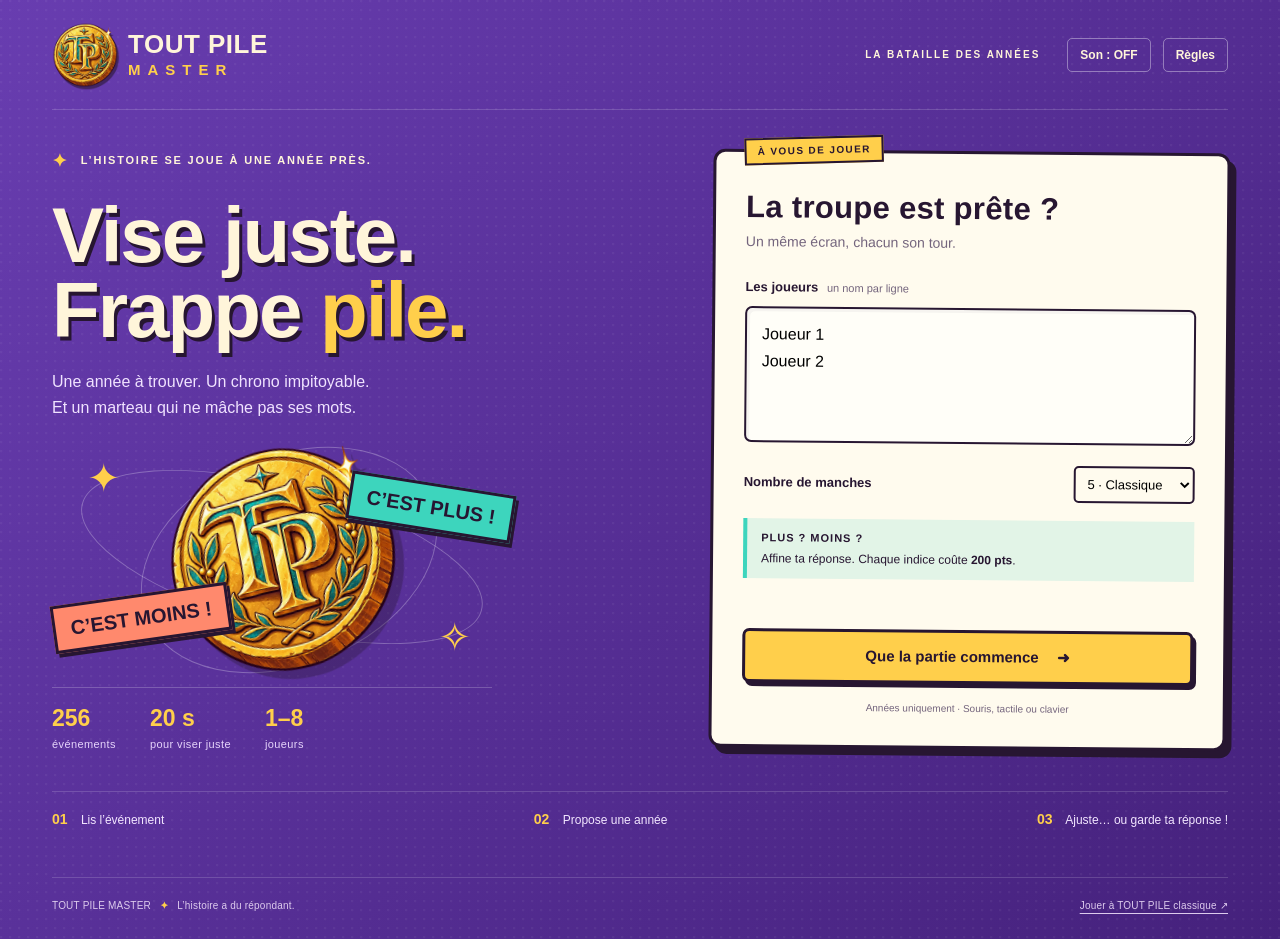
==== tout-pile-master.html @ 778705d3 "Ajouter TOUT PILE MASTER : BD historique, indices animés et 256 événements Nouvelle page indépendant" ====
<!doctype html>
<html lang="fr">
<head>
  <meta charset="utf-8">
  <meta name="viewport" content="width=device-width,initial-scale=1">
  <meta name="theme-color" content="#542b9c">
  <meta name="description" content="TOUT PILE MASTER : 256 événements, 20 secondes et un marteau pour retrouver la bonne année. Un jeu d’histoire à partager en famille.">
  <title>TOUT PILE MASTER — La bataille des années</title>
  <link rel="icon" href="master-assets/coin.webp" type="image/webp">
  <link rel="stylesheet" href="master-assets/master.css">
  <script src="master-assets/events.js" defer></script>
  <script src="master-assets/rules.js" defer></script>
  <script src="master-assets/game.js" defer></script>
</head>
<body>
<div class="page-shell">
  <header class="masthead">
    <a class="brand" href="tout-pile-master.html" aria-label="TOUT PILE MASTER, accueil"><img src="master-assets/coin.webp" width="66" height="66" alt=""><span>TOUT PILE<small>MASTER</small></span></a>
    <div class="header-actions"><span class="edition">LA BATAILLE DES ANNÉES</span><button id="sound" class="small-button" aria-pressed="false" title="Activer les effets sonores">Son : OFF</button><button id="help" class="small-button">Règles</button></div>
  </header>

  <main>
  <section id="setup" class="screen">
    <div class="setup-grid">
      <div class="intro">
        <div class="eyebrow"><span class="tiny-star">✦</span> L’HISTOIRE SE JOUE À UNE ANNÉE PRÈS.</div>
        <h1>Vise juste.<br>Frappe <em>pile.</em></h1>
        <p class="lead">Une année à trouver. Un chrono impitoyable.<br>Et un marteau qui ne mâche pas ses mots.</p>
        <div class="hero-art" aria-hidden="true"><span class="orbit orbit-one"></span><span class="orbit orbit-two"></span><img src="master-assets/coin.webp" alt="" width="260" height="260"><span class="comic-tag plus-tag">C’EST PLUS !</span><span class="comic-tag minus-tag">C’EST MOINS !</span><span class="spark spark-one">✦</span><span class="spark spark-two">✧</span></div>
        <div class="facts"><div><strong>256</strong><span>événements</span></div><div><strong>20 s</strong><span>pour viser juste</span></div><div><strong>1–8</strong><span>joueurs</span></div></div>
      </div>
      <div class="setup-card panel">
        <span class="panel-tab">À VOUS DE JOUER</span>
        <h2>La troupe est prête ?</h2>
        <p>Un même écran, chacun son tour.</p>
        <label for="players">Les joueurs <span>un nom par ligne</span></label>
        <textarea id="players" rows="4" maxlength="180" spellcheck="false">Joueur 1
Joueur 2</textarea>
        <div class="setup-row"><label for="round-count">Nombre de manches</label><select id="round-count"><option value="3">3 · Express</option><option value="5" selected>5 · Classique</option><option value="8">8 · Épique</option><option value="12">12 · Marathon</option></select></div>
        <div class="rule-strip"><b>PLUS ? MOINS ?</b><span>Affine ta réponse. Chaque indice coûte <strong>200 pts</strong>.</span></div>
        <p id="setup-error" class="error" role="alert"></p>
        <button id="begin" class="primary big">Que la partie commence <span>➜</span></button>
        <p class="quiet setup-note">Années uniquement · Souris, tactile ou clavier</p>
      </div>
    </div>
    <div class="how-strip"><span><b>01</b> Lis l’événement</span><span><b>02</b> Propose une année</span><span><b>03</b> Ajuste… ou garde ta réponse !</span></div>
  </section>

  <section id="ready" class="screen centered" hidden>
    <div class="panel ready-card"><span id="ready-progress" class="eyebrow"></span><img class="ready-coin" src="master-assets/coin.webp" alt="" width="130" height="130"><h1 id="ready-name" class="medium-title" tabindex="-1"></h1><p>Les autres joueurs détournent le regard.<br>Le même événement attend toute la troupe.</p><div class="ready-rule"><strong>20 secondes</strong><span>Le chrono démarre après l’arrivée de la question.</span></div><button id="launch" class="primary big">Je suis prêt·e ! <span>➜</span></button></div>
  </section>

  <section id="game" class="screen" hidden>
    <div class="game-topline"><div><span id="game-progress" class="eyebrow"></span><h2 id="game-player"></h2></div><div class="live-caption"><span class="live-dot"></span> À L’ANNÉE PRÈS</div></div>
    <div class="arena">
      <div class="story-panel panel">
        <div class="instruments">
          <div class="score-meter"><span>POINTS DU CHRONO</span><strong id="live-points" class="digital">10 000</strong><small>10 000 → 5 000</small></div>
          <div class="stopwatch" id="watch"><img src="master-assets/stopwatch.webp" alt="" width="180" height="180"><div class="watch-face"><strong id="time" role="timer" aria-label="Temps restant">20.0</strong><span>SECONDES</span></div></div>
        </div>
        <div class="time-track" role="progressbar" id="time-progress" aria-label="Temps écoulé" aria-valuemin="0" aria-valuemax="20" aria-valuenow="0"><div id="time-fill"></div></div>
        <div id="event-card" class="event-card"><span class="event-label">EN QUELLE ANNÉE…</span><h2 id="event-title"></h2><small id="approx-note" hidden>Événement daté approximativement : vise l’année de référence.</small></div>
        <div class="guess-arena" id="guess-arena">
          <div class="brick-tower minus-tower"><span>− MOINS</span><div id="minus-bricks" class="bricks"></div></div>
          <div class="guess-center"><span id="guess-label" class="eyebrow">À TOI DE VISER</span><div id="submitted-year">?</div><div id="feedback" role="status" aria-live="polite">L’histoire attend ta réponse.</div><div class="hammer" id="hammer" aria-hidden="true"><svg viewBox="0 0 180 200"><path d="M88 62L113 73 65 191Q57 202 44 193L38 184Z" fill="#be7942" stroke="#241531" stroke-width="7"/><path d="M67 115L86 124M57 141L76 150M47 168L65 177" stroke="#713b2c" stroke-width="6"/><path d="M31 18Q30 9 43 11L155 47 141 99 23 61Z" fill="#ffcf4b" stroke="#241531" stroke-width="7"/><path d="M31 18L23 61 47 70 59 25Z" fill="#f97b59" stroke="#241531" stroke-width="6"/><path d="M133 41L120 92 141 99 155 47Z" fill="#29c7b5" stroke="#241531" stroke-width="6"/><path d="M65 28L124 47" stroke="#fff5c5" stroke-width="7" stroke-linecap="round"/></svg></div><div id="impact" class="impact" aria-hidden="true">PAF !</div></div>
          <div class="brick-tower plus-tower"><span>+ PLUS</span><div id="plus-bricks" class="bricks"></div></div>
        </div>
        <div class="story-bottom"><span id="brick-cost">0 brique · 0 pt</span><span id="saved-time">Aucune réponse enregistrée</span></div>
      </div>
      <div class="keypad-panel panel">
        <div class="keypad-heading"><span class="panel-tab">TON ANNÉE</span><span class="keyboard-icon" aria-hidden="true">⌨</span></div>
        <div class="year-display"><span>PROCHAINE PROPOSITION</span><output id="entry" aria-live="polite" aria-label="Année saisie">— — — —</output><small id="entry-era">après J.-C.</small></div>
        <div class="era-picker" role="group" aria-label="Ère"><button id="ce" aria-pressed="true">Après J.-C.</button><button id="bce" aria-pressed="false">Avant J.-C.</button></div>
        <div id="keypad" class="keys" aria-label="Pavé numérique"><button data-key="1">1</button><button data-key="2">2</button><button data-key="3">3</button><button data-key="4">4</button><button data-key="5">5</button><button data-key="6">6</button><button data-key="7">7</button><button data-key="8">8</button><button data-key="9">9</button><button data-key="clear" class="utility" aria-label="Effacer toute la saisie">C</button><button data-key="0">0</button><button data-key="back" class="utility" aria-label="Effacer le dernier chiffre">⌫</button></div>
        <button id="submit" class="primary big">Valider l’année <span>↵</span></button>
        <button id="keep" class="keep-button" disabled>Garder ma réponse et terminer</button>
        <p id="input-status" class="input-status" role="status">Prépare-toi…</p>
        <p class="quiet keyboard-help">Chiffres + Entrée au clavier · Échap pour effacer</p>
      </div>
    </div>
  </section>

  <section id="tally" class="screen centered" hidden>
    <div class="panel tally-panel"><span id="tally-kicker" class="eyebrow"></span><h1 id="tally-title" class="medium-title" tabindex="-1"></h1><p id="tally-description"></p><div class="receipt"><div class="receipt-row"><span>Points du chrono <small id="elapsed-detail"></small></span><strong id="tally-time" class="digital">0</strong></div><div class="receipt-row"><span>Briques utilisées <small id="bricks-detail"></small></span><strong id="tally-bricks" class="digital negative">0</strong></div><div class="receipt-row"><span>Bonus de proximité <small id="gap-detail"></small></span><strong id="tally-gap" class="digital">0</strong></div><div class="receipt-row"><span>Bonus TOUT PILE !</span><strong id="tally-exact" class="digital">0</strong></div><div class="receipt-total"><span>SCORE DE LA MANCHE</span><strong id="tally-total" class="digital">0</strong><small>POINTS</small></div></div><button id="tally-next" class="primary big">Continuer <span>➜</span></button><p class="quiet">Garde ce résultat pour toi jusqu’à la fin de la manche.</p></div>
  </section>

  <section id="round-result" class="screen" hidden>
    <div class="panel result-panel"><span id="reveal-progress" class="eyebrow"></span><h1 class="medium-title" tabindex="-1" id="reveal-heading">Le verdict de l’histoire.</h1><p id="reveal-event"></p><div id="reveal-year" class="reveal-year"></div><a id="event-source" target="_blank" rel="noopener noreferrer">Consulter la source ↗</a><div class="table-wrap"><table><thead><tr><th>Joueur</th><th>Dernière année</th><th>Écart</th><th>Manche</th><th>Total</th></tr></thead><tbody id="round-body"></tbody></table></div><button id="next-round" class="primary big">Manche suivante <span>➜</span></button></div>
  </section>

  <section id="final" class="screen centered" hidden>
    <div class="panel final-panel"><img src="master-assets/coin.webp" class="winner-coin" width="140" height="140" alt="Pièce d’or TOUT PILE"><span class="eyebrow">LA TROUPE A ÉCRIT L’HISTOIRE</span><h1 id="final-title" class="medium-title" tabindex="-1"></h1><div id="leaderboard" class="leaderboard"></div><button id="again" class="primary big">Une revanche ? <span>↻</span></button></div>
  </section>
  </main>
  <footer><span>TOUT PILE MASTER <b>✦</b> L’histoire a du répondant.</span><a href="index.html">Jouer à TOUT PILE classique ↗</a></footer>
</div>
<div id="celebration" class="celebration" hidden aria-hidden="true"><div class="burst"></div><div class="celebration-text">TOUT<br><em>PILE !</em><small>+ 5 000 POINTS</small></div></div>
<dialog id="rules-dialog" aria-labelledby="rules-heading"><button id="close-rules" class="dialog-close" aria-label="Fermer les règles">×</button><span class="eyebrow">LE PETIT MANUEL DU MASTER</span><h2 id="rules-heading">Une année. Plusieurs chances.</h2><p>Après l’arrivée de l’événement, tu as <b>20 secondes</b> pour saisir une année. Valide pour recevoir un indice : <b>PLUS</b> signifie plus tard dans l’histoire, <b>MOINS</b> signifie plus tôt.</p><p>Chaque mauvaise proposition crée une brique et coûte <b>200 points</b>. Ta <b>dernière proposition</b> remplace la précédente, même si elle est moins bonne. Tu peux cliquer sur « Garder ma réponse » pour terminer.</p><ul><li><b>Chrono :</b> de 10 000 à 5 000 points, soit −250 points par seconde. La valeur retenue est celle de ta dernière validation.</li><li><b>Briques :</b> −200 points par mauvaise proposition, y compris la première.</li><li><b>Proximité :</b> pour 1 à 20 ans d’écart, 5 000 − 250 × écart. Au-delà : 0.</li><li><b>Tout pile :</b> +5 000 points à la place du bonus de proximité ; la manche s’arrête immédiatement pour toi.</li></ul><p>Sans réponse, le score est nul. Le total ne descend pas sous zéro. Les années avant J.-C. sont négatives pour le calcul d’écart ; l’année zéro n’est pas proposée. Les dates approximatives visent une année de référence.</p><p>Les joueurs répondent chacun leur tour sur le même appareil. Les autres détournent le regard ; les scores et la bonne réponse sont partagés en fin de manche.</p></dialog>
<noscript><p class="panel">Active JavaScript pour jouer à TOUT PILE MASTER.</p></noscript>
</body>
</html>
---- master-assets/master.css ----
@charset "UTF-8";
:root{--ink:#271631;--purple:#6635b5;--purple-dark:#482184;--cream:#fff5da;--paper:#fffbee;--teal:#3dd5bd;--coral:#ff896d;--gold:#ffcf4b;--muted:#74657d;--line:3px solid var(--ink);--shadow:6px 7px 0 var(--ink)}
*{box-sizing:border-box}html{min-height:100%;background:var(--purple-dark)}body{margin:0;color:var(--ink);font-family:Trebuchet MS,Arial,sans-serif;background:radial-gradient(circle at 1px 1px,#ffffff0c 1.2px,transparent 1.7px) 0 0/9px 9px,linear-gradient(135deg,#683db0,#45217c);min-height:100vh;font-size:16px;line-height:1.5}button,textarea,select{font:inherit}button,a,select{-webkit-tap-highlight-color:transparent}button{cursor:pointer;color:var(--ink)}button:disabled{cursor:default;opacity:.48}button:not(:disabled):active{transform:translate(2px,3px);box-shadow:none}button,a,textarea,select{outline-offset:5px}button:focus-visible,a:focus-visible,textarea:focus-visible,select:focus-visible{outline:3px solid #ee8d2d}button{touch-action:manipulation}a{color:inherit;text-underline-offset:4px}p{margin:0 0 1.1rem}h1,h2,h3{line-height:1.1;margin:0 0 1rem}h1,h2,.brand,.comic-tag,.celebration-text,.reveal-year{font-family:Impact,Haettenschweiler,'Arial Narrow Bold',sans-serif;font-weight:900}h2{font-size:1.9rem;letter-spacing:.01em}small{font-size:.75rem}[hidden]{display:none!important}.page-shell{max-width:1260px;margin:auto;padding:0 42px}.masthead{height:110px;display:flex;align-items:center;justify-content:space-between;gap:20px;color:var(--cream);border-bottom:1px solid #ffffff28}.brand{display:flex;align-items:center;text-decoration:none;line-height:.95;font-size:26px;letter-spacing:.5px}.brand img{margin-right:10px;object-fit:contain;filter:drop-shadow(2px 3px 0 #28153199)}.brand small{display:block;letter-spacing:7px;font-size:15px;color:var(--gold);margin-top:6px}.header-actions{display:flex;align-items:center;gap:12px}.edition{font-size:10px;letter-spacing:2px;margin-right:15px;font-weight:bold}.small-button{background:transparent;border:1px solid #ffffff60;color:var(--cream);border-radius:5px;padding:7px 12px;font-size:12px;font-weight:bold}.small-button:hover{background:#ffffff18}main{padding:38px 0 30px}.panel{background:var(--paper);border:var(--line);box-shadow:var(--shadow);border-radius:12px}.setup-grid{display:grid;grid-template-columns:1.15fr 1fr;gap:65px;align-items:center}.intro{position:relative;color:var(--cream)}.eyebrow{font-size:11px;letter-spacing:1.8px;font-weight:900;display:block;text-transform:uppercase}.tiny-star{color:var(--gold);font-size:18px;vertical-align:middle;margin-right:7px}.intro h1{font-size:clamp(55px,6.1vw,82px);letter-spacing:-2px;line-height:.96;margin:23px 0 21px;text-shadow:3px 4px 0 var(--ink)}.intro h1 em{font-style:normal;color:var(--gold)}.lead{font-size:16px;line-height:1.6;max-width:440px;color:#f0e3ff}.hero-art{position:relative;height:244px;width:100%;max-width:460px;display:flex;justify-content:center;align-items:center;margin:0 0 5px}.hero-art img{position:relative;width:235px;height:235px;object-fit:contain;transform:rotate(-12deg);filter:drop-shadow(7px 10px 0 #27163155);z-index:1}.orbit{position:absolute;border:1px solid #fff4;left:18%;top:7%;width:67%;height:86%;border-radius:50%;transform:rotate(-22deg)}.orbit-two{width:90%;height:58%;left:5%;top:20%;transform:rotate(15deg)}.comic-tag{position:absolute;z-index:2;font-size:20px;padding:6px 15px;border:var(--line);box-shadow:3px 4px 0 var(--ink);color:var(--ink);white-space:nowrap}.plus-tag{right:-2px;top:45px;background:var(--teal);transform:rotate(9deg)}.minus-tag{left:0;bottom:40px;background:var(--coral);transform:rotate(-8deg)}.spark{position:absolute;color:var(--gold);font-size:40px}.spark-one{left:35px;top:10px}.spark-two{right:40px;bottom:15px}.facts{display:flex;gap:34px;border-top:1px solid #ffffff35;padding-top:17px;max-width:440px}.facts>div{display:flex;flex-direction:column}.facts strong{font-size:23px;line-height:1.2;color:var(--gold)}.facts span{font-size:11px;color:#e6d4fb;letter-spacing:.4px;margin-top:4px}.setup-card{padding:30px;position:relative;transform:rotate(.5deg)}.panel-tab{display:inline-block;background:var(--gold);border:2px solid var(--ink);padding:4px 11px;font-size:10px;letter-spacing:1.4px;font-weight:900;transform:rotate(-2deg)}.setup-card>.panel-tab{position:absolute;top:-16px;left:28px}.setup-card h2{font-size:31px;margin-top:8px;margin-bottom:7px}.setup-card>p{font-size:14px;color:var(--muted);margin-bottom:25px}label{font-weight:900;font-size:13px;display:block}label span{font-weight:normal;font-size:11px;color:var(--muted);margin-left:5px}textarea{width:100%;resize:vertical;min-height:105px;max-height:230px;border:2px solid var(--ink);border-radius:7px;background:#fffef8;padding:12px 15px;line-height:1.7;margin:9px 0 14px;box-shadow:inset 3px 3px 0 #2716310a}.setup-row{display:flex;align-items:center;justify-content:space-between;gap:10px;margin-bottom:18px}select{max-width:52%;border:2px solid var(--ink);border-radius:5px;padding:8px;background:var(--paper);font-size:13px}.rule-strip{display:flex;flex-direction:column;gap:3px;background:#e2f4e7;border-left:4px solid var(--teal);padding:11px 14px;font-size:12px}.rule-strip>b{font-size:11px;letter-spacing:1px}.primary{border:var(--line);background:var(--gold);box-shadow:3px 4px 0 var(--ink);border-radius:7px;font-weight:900;transition:background .15s,transform .1s}.primary:hover:not(:disabled){background:#ffde78}.primary span{margin-left:10px}.big{min-height:52px;padding:13px 18px;width:100%;font-size:15px}.primary.big{display:flex;align-items:center;justify-content:center;gap:8px}.quiet{font-size:11px;color:var(--muted)}.setup-card .setup-note{margin:17px 0 0;text-align:center;font-size:10px}.error{color:#a52b27;font-size:12px;min-height:18px;margin:7px 0}.how-strip{display:flex;justify-content:space-between;gap:15px;margin-top:38px;color:#f2e6ff;padding:17px 0;border-top:1px solid #ffffff28;font-size:12px}.how-strip b{color:var(--gold);margin-right:10px;font-size:14px}footer{padding:20px 0 26px;display:flex;justify-content:space-between;gap:20px;flex-wrap:wrap;color:#ddcbed;border-top:1px solid #ffffff28;font-size:10px;letter-spacing:.2px}footer b{color:var(--gold);margin:0 6px}footer a:hover{color:white}.centered{display:flex;justify-content:center;align-items:center;min-height:68vh}.ready-card{max-width:540px;width:100%;text-align:center;padding:34px 40px}.ready-coin{display:block;margin:15px auto;filter:drop-shadow(3px 5px 0 #27163122)}.medium-title{font-size:42px;letter-spacing:-.5px;overflow-wrap:anywhere}.ready-card>p{font-size:14px;color:var(--muted)}.ready-rule{border-top:2px dashed #27163140;padding:16px 0 23px;display:flex;flex-direction:column;gap:5px}.ready-rule strong{font-size:21px}.ready-rule span{font-size:12px;color:var(--muted)}.game-topline{display:flex;justify-content:space-between;align-items:center;color:var(--cream);margin-bottom:20px}.game-topline h2{font-size:27px;margin:6px 0 0;overflow-wrap:anywhere}.game-topline .eyebrow{color:#e2cefa}.live-caption{font-size:10px;letter-spacing:1.3px;white-space:nowrap}.live-dot{background:var(--teal);display:inline-block;width:7px;height:7px;border-radius:50%;margin-right:7px;box-shadow:0 0 0 4px #3dd5bd20}.arena{display:grid;grid-template-columns:minmax(0,1.6fr) minmax(290px,1fr);gap:24px;align-items:stretch}.story-panel{position:relative;overflow:hidden;padding:16px 24px 15px;background:radial-gradient(circle at 2px 2px,#cabca92e 1px,transparent 1.5px) 0 0/7px 7px,var(--paper)}.instruments{display:flex;align-items:center;justify-content:space-between;gap:25px;max-width:440px;margin:0 auto;height:140px}.score-meter{background:var(--ink);color:var(--gold);border:3px solid #593664;border-radius:8px;padding:13px 20px 9px;box-shadow:3px 4px 0 #27163128;text-align:center;min-width:175px;transform:rotate(-2deg)}.score-meter>span{display:block;font-size:9px;letter-spacing:1.2px;color:#dfd0e6}.digital{font-family:'Courier New',monospace;font-weight:900;font-variant-numeric:tabular-nums;letter-spacing:-1px}.score-meter strong{display:block;font-size:34px;line-height:1.3}.score-meter small{font-size:10px;color:#c3aecd}.stopwatch{position:relative;width:150px;height:150px;flex-shrink:0;margin-top:-8px}.stopwatch>img{width:100%;height:100%;object-fit:contain}.watch-face{position:absolute;left:18%;right:18%;top:44%;text-align:center;line-height:1.1}.watch-face strong{font-size:32px;letter-spacing:-2px;font-family:'Courier New',monospace;font-variant-numeric:tabular-nums}.watch-face span{display:block;font-size:8px;font-weight:900;letter-spacing:1px;margin-top:4px}.stopwatch.urgent{filter:drop-shadow(0 0 5px #ff7058)}.stopwatch.urgent .watch-face strong{color:#b62e27}.time-track{height:7px;background:#e2d5c6;margin:5px 0 19px;border:1px solid var(--ink);border-radius:10px;overflow:hidden}.time-track>div{height:100%;background:var(--teal);transform-origin:left}.time-track.urgent>div{background:var(--coral)}.event-card{position:relative;background:var(--cream);border:var(--line);padding:19px 20px 18px;box-shadow:3px 4px 0 var(--ink);border-radius:3px;min-height:133px;display:flex;flex-direction:column;justify-content:center;z-index:2}.event-label{font-weight:900;font-size:10px;letter-spacing:1.4px;color:#8053a5;margin-bottom:8px}.event-card h2{font-family:Trebuchet MS,Arial,sans-serif;font-size:20px;line-height:1.3;margin:0;font-weight:900}.event-card small{font-size:10px;color:var(--muted);margin-top:8px}.event-card.entering{animation:eventBrake 1.4s both}.guess-arena{display:grid;grid-template-columns:77px minmax(0,1fr) 77px;gap:8px;min-height:217px;margin:18px -8px 5px;position:relative;align-items:stretch}.brick-tower{display:flex;flex-direction:column;justify-content:flex-end;padding-bottom:8px;gap:6px}.brick-tower>span{font-size:9px;font-weight:900;text-align:center;letter-spacing:1px;color:var(--muted);order:2}.bricks{display:flex;flex-direction:column-reverse;gap:4px;max-height:175px;overflow-y:auto;scrollbar-width:thin;padding:0 3px}.brick{background:var(--coral);border:2px solid var(--ink);border-radius:3px;box-shadow:2px 2px 0 var(--ink);text-align:center;font-size:12px;font-weight:900;line-height:1.25;padding:5px 2px;animation:brickDrop .26s both;flex-shrink:0}.brick small{font-size:8px;display:block}.plus-tower .brick{background:var(--teal)}.brick:nth-child(2n){transform:rotate(3deg)}.brick:nth-child(2n+1){transform:rotate(-2deg)}.guess-center{display:flex;align-items:center;justify-content:center;flex-direction:column;position:relative;text-align:center;min-width:0}.guess-center>.eyebrow{font-size:9px;letter-spacing:1.2px;color:var(--muted)}#submitted-year{font-family:Impact,Haettenschweiler,'Arial Narrow Bold',sans-serif;font-size:66px;line-height:1.15;font-weight:900;margin:6px 0;transform-origin:50% 100%;font-variant-numeric:tabular-nums;white-space:nowrap}#submitted-year small{font-family:Trebuchet MS,Arial,sans-serif;font-size:12px;display:block;margin:0 0 5px}#submitted-year.pop{animation:yearPop .3s both}#submitted-year.squash{animation:yearSquash .23s both}#feedback{font-size:12px;font-weight:900;min-height:34px;display:flex;align-items:center;justify-content:center}#feedback.hint{font-family:Impact,Haettenschweiler,'Arial Narrow Bold',sans-serif;font-size:26px;line-height:1.05;transform:rotate(-3deg);text-shadow:1px 1px 0 white}#feedback.hint.plus{color:#117161}#feedback.hint.minus{color:#b33e2e}.hammer{width:120px;height:140px;position:absolute;left:45%;top:-25px;transform-origin:45% 95%;opacity:0;pointer-events:none;z-index:5}.hammer svg{width:100%;height:100%;overflow:visible}.hammer.hit{animation:hammerStrike .26s ease-in both}.impact{position:absolute;top:65px;right:1px;font-family:Impact,sans-serif;font-size:35px;color:var(--gold);-webkit-text-stroke:1.5px var(--ink);opacity:0;pointer-events:none;z-index:6}.impact.hit{animation:impact .3s both}.story-bottom{border-top:1px dashed #27163140;display:flex;justify-content:space-between;gap:8px;padding-top:11px;font-size:10px;color:var(--muted)}#brick-cost{font-weight:900;color:var(--ink)}.keypad-panel{padding:21px 22px;background:#eee4fd;display:flex;flex-direction:column}.keypad-heading{display:flex;align-items:center;justify-content:space-between;margin-bottom:16px}.keypad-heading .panel-tab{background:var(--teal)}.keyboard-icon{font-size:22px}.year-display{border:var(--line);background:var(--ink);border-radius:7px;color:var(--cream);text-align:center;padding:12px 8px 9px;box-shadow:inset 0 0 0 4px #45254f}.year-display>span{display:block;font-size:8px;letter-spacing:1.6px;color:#c8b5d2}.year-display output{display:block;font-family:'Courier New',monospace;font-size:42px;line-height:1.2;letter-spacing:4px;color:var(--gold);font-weight:bold;min-height:51px}.year-display>small{font-size:9px;color:#c8b5d2}.era-picker{display:flex;gap:6px;margin:12px 0}.era-picker button{flex:1;background:transparent;border:1px solid #8e77a1;border-radius:5px;padding:5px 2px;font-size:10px;font-weight:bold;min-height:30px}.era-picker button[aria-pressed=true]{background:var(--ink);color:var(--cream);border-color:var(--ink)}.keys{display:grid;grid-template-columns:repeat(3,1fr);gap:8px;margin-bottom:13px}.keys button{height:49px;background:var(--paper);border:2px solid var(--ink);border-radius:6px;box-shadow:0 3px 0 var(--ink);font-size:25px;font-weight:900;transition:background .1s}.keys button:hover:not(:disabled){background:var(--gold)}.keys button.utility{background:#dac7ef;font-size:21px}.keypad-panel .primary{background:var(--teal);font-size:14px;min-height:49px}.keypad-panel .primary:hover:not(:disabled){background:#76e8d4}.keep-button{background:transparent;border:1px solid #8e77a1;border-radius:6px;margin-top:11px;padding:9px 3px;font-size:11px;font-weight:900;min-height:34px}.keep-button:hover:not(:disabled){background:#e3d2f9}.input-status{font-size:11px;text-align:center;min-height:30px;margin:9px 0 0;line-height:1.3;color:#6c467d}.keyboard-help{font-size:9px;text-align:center;margin:auto 0 0;padding-top:5px}.tally-panel{width:100%;max-width:580px;padding:31px}.tally-panel>.eyebrow{margin-bottom:12px}.tally-panel>p{color:var(--muted);font-size:13px}.tally-panel .medium-title{font-size:36px;margin-bottom:8px}.receipt{background:var(--ink);color:var(--cream);border-radius:8px;padding:10px 22px 20px;margin:23px 0}.receipt-row{display:flex;align-items:center;justify-content:space-between;gap:10px;border-bottom:1px dashed #ffffff33;padding:12px 0;font-size:12px}.receipt-row small{display:block;color:#bda9cc;font-size:10px}.receipt-row>strong{font-size:24px;color:var(--teal);white-space:nowrap}.receipt-row>strong.negative{color:var(--coral)}.receipt-total{text-align:center;padding-top:20px}.receipt-total span,.receipt-total small{font-size:10px;letter-spacing:1.8px;display:block}.receipt-total>strong{font-size:58px;line-height:1.3;color:var(--gold)}.tally-panel>.quiet{text-align:center;font-size:10px;margin:20px 0 0}.result-panel{padding:32px;max-width:950px;margin:auto;text-align:center}.result-panel>.eyebrow{margin-bottom:14px}.result-panel>p{max-width:650px;margin:0 auto 10px}.reveal-year{font-size:65px;color:var(--purple);line-height:1.2;margin:10px 0}.result-panel>a{font-size:12px;color:var(--purple)}.table-wrap{overflow-x:auto;margin:25px 0}table{border-collapse:collapse;width:100%;font-size:13px;text-align:left}th{font-size:10px;text-transform:uppercase;letter-spacing:.6px;background:#e8dcf4;padding:12px 10px}td{padding:14px 10px;border-bottom:1px solid #d8cddd}td:first-child{font-weight:900;overflow-wrap:anywhere;max-width:200px}td:nth-last-child(-n+2){font-family:'Courier New',monospace;font-weight:900;white-space:nowrap}.final-panel{width:100%;max-width:650px;padding:30px;text-align:center}.winner-coin{filter:drop-shadow(3px 5px 0 #27163133);margin:0 auto 12px}.final-panel .medium-title{margin-top:15px}.leaderboard{margin:25px 0;display:flex;flex-direction:column;gap:9px}.leader{display:grid;grid-template-columns:35px 1fr auto;gap:10px;align-items:center;text-align:left;border:2px solid var(--ink);padding:14px;background:#f1e7fc;border-radius:6px}.leader:first-child{background:var(--gold);box-shadow:3px 4px 0 var(--ink);transform:rotate(-1deg)}.leader span{font-size:12px;overflow-wrap:anywhere}.leader b{font-size:17px}.leader strong{font-family:'Courier New',monospace;white-space:nowrap;font-size:17px}.celebration{position:fixed;inset:0;background:#261230ba;z-index:20;display:flex;align-items:center;justify-content:center;overflow:hidden;pointer-events:none}.burst{position:absolute;width:900px;height:900px;background:repeating-conic-gradient(#ffcf4b35 0deg 10deg,transparent 10deg 20deg);border-radius:50%;animation:spin 14s linear infinite}.celebration-text{position:relative;text-align:center;font-size:clamp(75px,12vw,150px);line-height:.87;color:var(--cream);transform:rotate(-9deg);text-shadow:6px 7px 0 var(--ink);-webkit-text-stroke:2px var(--ink);animation:celebrate .55s cubic-bezier(.2,1.8,.4,1) both}.celebration-text em{color:var(--gold);font-style:normal}.celebration-text small{display:block;font-family:Trebuchet MS,sans-serif;font-size:20px;-webkit-text-stroke:0;text-shadow:none;color:var(--ink);background:var(--teal);border:var(--line);padding:12px 20px;margin:25px 0 0;letter-spacing:2px;box-shadow:5px 6px 0 var(--ink)}.confetti{position:absolute;width:11px;height:24px;left:var(--x);top:-50px;background:var(--c);border:2px solid var(--ink);animation:confetti 1.7s var(--delay) ease-in both}dialog{border:var(--line);border-radius:12px;box-shadow:var(--shadow);background:var(--paper);max-width:650px;width:calc(100% - 34px);max-height:90vh;padding:33px;color:var(--ink)}dialog::backdrop{background:#21112ccc;backdrop-filter:blur(4px)}dialog .eyebrow{color:var(--purple);margin-bottom:12px}dialog h2{font-size:30px;max-width:90%}dialog p,dialog li{font-size:13px;line-height:1.65}dialog ul{padding-left:20px}dialog li{margin:8px 0}.dialog-close{position:absolute;right:15px;top:12px;border:0;background:transparent;font-size:30px;line-height:1;padding:8px}noscript{display:block;max-width:600px;margin:auto}noscript p{padding:20px}.locked .keys button,.locked .era-picker button{opacity:.65}
@keyframes eventBrake{0%{transform:translate(-125%,55px) rotate(-12deg);opacity:0}8%{opacity:1}61%{transform:translate(18px,-4px) rotate(4deg)}73%{transform:translate(-7px,0) rotate(-2deg)}83%{transform:translate(3px,0) rotate(1deg)}100%{transform:translate(0,0) rotate(0)}}
@keyframes yearPop{0%{transform:scale(.1,.3) rotate(-22deg);opacity:0}48%{transform:scale(1.2,.8) rotate(9deg);opacity:1}75%{transform:scale(.9,1.1) rotate(-4deg)}100%{transform:scale(1) rotate(0)}}
@keyframes yearSquash{0%{transform:scale(1)}55%{transform:scale(1.4,.12);opacity:.7}100%{transform:scale(1.5,0);opacity:0}}
@keyframes hammerStrike{0%{opacity:1;transform:translate(18px,-65px) rotate(60deg)}72%{opacity:1;transform:translate(-30px,50px) rotate(-58deg)}100%{opacity:0;transform:translate(-20px,26px) rotate(-25deg)}}
@keyframes impact{0%{opacity:0;transform:scale(.3) rotate(10deg)}35%{opacity:1;transform:scale(1.25) rotate(-9deg)}85%{opacity:1}100%{opacity:0;transform:scale(1.5) rotate(9deg)}}
@keyframes brickDrop{from{opacity:0;translate:0 -50px}to{opacity:1;translate:0 0}}
@keyframes celebrate{from{scale:.05;rotate:20deg;opacity:0}to{scale:1;rotate:0deg;opacity:1}}
@keyframes spin{to{transform:rotate(360deg)}}@keyframes confetti{to{top:110%;transform:rotate(650deg) translateX(40px)}}
@media(min-width:1400px){main{padding-top:48px}.setup-grid{gap:90px}.intro h1{font-size:87px}}
@media(max-width:1000px){.page-shell{padding:0 25px}.setup-grid{gap:30px;grid-template-columns:1fr 1fr}.intro h1{font-size:65px}.hero-art{height:220px}.hero-art img{width:215px;height:215px}.comic-tag{font-size:16px;padding:5px 10px}.facts{gap:24px}.edition{display:none}.setup-card{padding:25px}.arena{gap:17px;grid-template-columns:minmax(0,1.4fr) minmax(270px,1fr)}.story-panel{padding:14px 17px}.instruments{gap:10px}.score-meter{min-width:140px;padding:12px}.score-meter strong{font-size:29px}.stopwatch{width:135px;height:135px}.watch-face strong{font-size:29px}.keypad-panel{padding:18px}.guess-arena{grid-template-columns:61px minmax(0,1fr) 61px;gap:5px}.event-card h2{font-size:18px}#submitted-year{font-size:53px}#feedback.hint{font-size:23px}}
@media(max-width:720px){.page-shell{padding:0 17px}.masthead{height:87px;gap:10px}.brand{font-size:21px}.brand img{width:49px;height:49px;margin-right:5px}.brand small{font-size:11px;letter-spacing:6px}.header-actions{gap:6px}.small-button{font-size:10px;padding:7px 8px}.setup-grid{grid-template-columns:1fr;gap:38px}.intro h1{font-size:68px;margin:17px 0}.intro .lead{font-size:14px}.intro>.eyebrow{font-size:9px}.hero-art{position:absolute;right:0;top:45px;width:190px;height:190px;opacity:.9}.hero-art img{width:150px;height:150px}.hero-art .comic-tag{font-size:11px;padding:4px 6px}.plus-tag{right:-4px;top:22px}.minus-tag{left:-4px;bottom:17px}.spark-one{left:7px;top:-8px}.spark-two{right:0;bottom:-4px}.spark{font-size:27px}.orbit{display:none}.intro h1,.intro .lead{position:relative;z-index:3}.intro h1{max-width:60%}.intro .lead{margin-top:23px}.facts{max-width:none;justify-content:space-between;margin-top:20px}.setup-card{transform:none}.how-strip{margin-top:25px;flex-wrap:wrap;font-size:10px;gap:12px}.how-strip b{margin-right:6px}main{padding:26px 0}.arena{grid-template-columns:1fr;gap:19px}.game-topline{margin-bottom:14px}.game-topline h2{font-size:23px}.game-topline .eyebrow{font-size:9px}.live-caption{font-size:8px}.story-panel{padding:12px 17px}.instruments{height:112px;max-width:350px}.stopwatch{width:122px;height:122px;margin-top:-5px}.watch-face strong{font-size:26px}.watch-face span{font-size:7px}.score-meter{min-width:160px;padding:9px 14px}.score-meter strong{font-size:32px}.event-card{padding:14px;min-height:100px}.event-card h2{font-size:18px}.event-label{font-size:9px;margin-bottom:6px}.time-track{margin:6px 0 14px}.guess-arena{min-height:175px;margin:12px -5px 0;grid-template-columns:68px minmax(0,1fr) 68px}.bricks{max-height:130px}#submitted-year{font-size:56px;margin:3px 0}.guess-center>.eyebrow{font-size:8px}#feedback.hint{font-size:23px}.story-bottom{font-size:9px}.keypad-panel{padding:17px}.year-display output{font-size:35px;min-height:42px}.year-display{padding:8px}.keypad-heading{margin-bottom:11px}.keys button{height:48px}.keys{gap:9px}.keypad-panel .primary{min-height:50px}.keypad-panel .keyboard-help{display:none}.input-status{min-height:16px;margin-bottom:0}.keep-button{min-height:40px}.ready-card{padding:25px}.medium-title{font-size:36px}.centered{min-height:72vh}.tally-panel{padding:23px}.receipt{padding:8px 17px 19px}.receipt-total>strong{font-size:50px}.result-panel{padding:25px 15px}.result-panel .medium-title{font-size:32px}.result-panel>p{font-size:14px}table{font-size:11px;min-width:440px}th,td{padding:11px 8px}.final-panel{padding:25px 18px}.leader{padding:12px 8px;gap:6px;grid-template-columns:25px 1fr auto}.leader strong{font-size:15px}footer{font-size:9px;gap:12px}}
@media(max-width:390px){.intro h1{font-size:60px}.hero-art{width:150px;right:-5px}.hero-art img{width:130px;height:130px}.hero-art .comic-tag{font-size:10px}.intro>.eyebrow{font-size:8px}.setup-card{padding:22px 19px}.setup-row{align-items:flex-start;flex-direction:column}select{max-width:100%;width:100%}.story-panel{padding:12px}.score-meter{min-width:145px}.guess-arena{grid-template-columns:53px minmax(0,1fr) 53px}#submitted-year{font-size:50px}.brick{font-size:10px}.header-actions{gap:5px}.brand{font-size:18px}.brand small{font-size:10px;letter-spacing:5px}.brand img{width:43px;height:43px}.small-button{padding:6px}}
@media(max-width:720px){.in-game .masthead{height:65px}.in-game main{padding-top:15px}.in-game footer{display:none}.in-game .game-topline{margin-bottom:10px}.in-game .game-topline h2{font-size:20px;margin-top:3px}.in-game .arena{gap:13px}.in-game .instruments{height:83px;max-width:300px}.in-game .stopwatch{width:96px;height:96px}.in-game .watch-face strong{font-size:22px}.in-game .watch-face span{font-size:6px;margin-top:2px}.in-game .score-meter{padding:5px 13px;min-width:144px}.in-game .score-meter strong{font-size:28px}.in-game .score-meter>span{font-size:8px}.in-game .score-meter small{font-size:8px}.in-game .event-card{min-height:85px;padding:10px 13px}.in-game .event-card h2{font-size:16px}.in-game .event-card small{font-size:9px;margin-top:3px}.in-game .guess-arena{min-height:112px;margin-top:10px}.in-game .bricks{max-height:90px}.in-game .brick{padding:3px 2px;font-size:10px}.in-game .brick-tower{padding-bottom:5px}.in-game #submitted-year{font-size:43px;line-height:1}.in-game #feedback{min-height:25px;font-size:10px}.in-game #feedback.hint{font-size:22px}.in-game .hammer{width:90px;height:110px;top:-40px}.in-game .impact{top:15px}.in-game .story-bottom{padding-top:7px}.in-game .keypad-panel{display:grid;grid-template-columns:minmax(0,1fr) minmax(0,1fr);gap:8px 12px;padding:13px}.in-game .keypad-heading{display:none}.in-game .year-display{grid-column:1;grid-row:1;padding:8px 2px}.in-game .year-display>span{font-size:6px;letter-spacing:.8px}.in-game .year-display output{font-size:31px;min-height:37px;letter-spacing:2px}.in-game .year-display>small{font-size:8px}.in-game .era-picker{grid-column:1;grid-row:2;margin:0;gap:4px}.in-game .era-picker button{font-size:8px;min-height:29px;padding:4px 1px}.in-game .keys{grid-column:2;grid-row:1/4;gap:7px;margin:0}.in-game .keys button{height:36px;font-size:22px}.in-game .keys button.utility{font-size:18px}.in-game #submit{grid-column:1;grid-row:3;font-size:11px;min-height:40px;padding:7px 4px;gap:0}.in-game #submit span{margin-left:5px}.in-game #keep{grid-column:1/3;margin:0;min-height:33px;padding:6px;font-size:10px}.in-game .input-status{grid-column:1/3;margin:0;font-size:10px;min-height:13px}}
@media(prefers-reduced-motion:reduce){*,*::before,*::after{animation-duration:.01ms!important;animation-iteration-count:1!important;transition-duration:.01ms!important;scroll-behavior:auto!important}.confetti,.burst{display:none}.event-card.entering{opacity:1;transform:none}.celebration-text{opacity:1;scale:1}.brick{translate:0 0}}
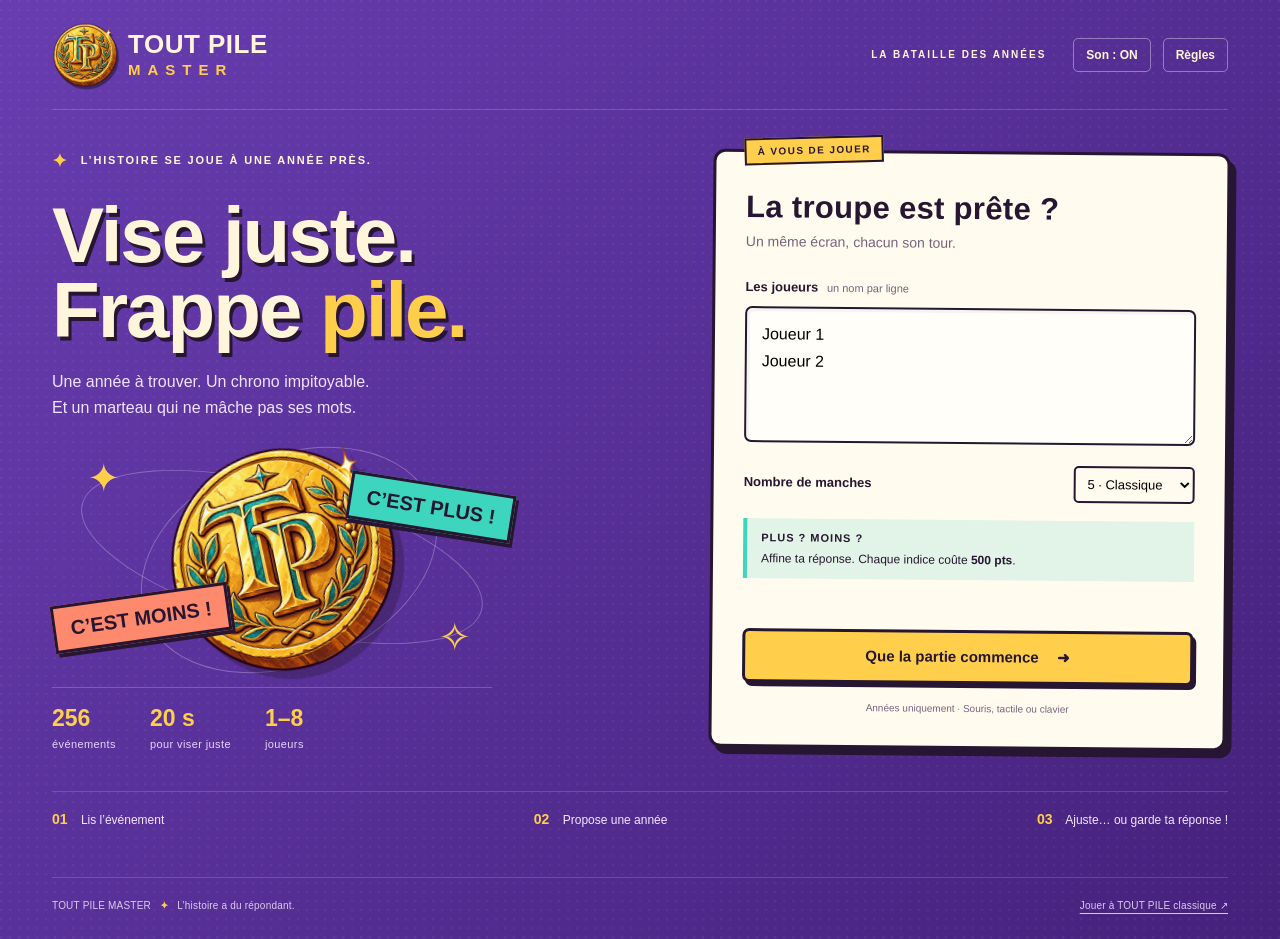
==== commit 9d2c5c7e: "MASTER : fanfare, impact PAF et nouveau barème Chrono de 20 000 à 5 000 points avec décroissance cub" ====
--- a/tout-pile-master.html
+++ b/tout-pile-master.html
@@ -9,14 +9,14 @@
   <link rel="icon" href="master-assets/coin.webp" type="image/webp">
   <link rel="stylesheet" href="master-assets/master.css">
   <script src="master-assets/events.js" defer></script>
-  <script src="master-assets/rules.js" defer></script>
-  <script src="master-assets/game.js" defer></script>
+  <script src="master-assets/rules.js?v=2" defer></script>
+  <script src="master-assets/game.js?v=2" defer></script>
 </head>
 <body>
 <div class="page-shell">
   <header class="masthead">
     <a class="brand" href="tout-pile-master.html" aria-label="TOUT PILE MASTER, accueil"><img src="master-assets/coin.webp" width="66" height="66" alt=""><span>TOUT PILE<small>MASTER</small></span></a>
-    <div class="header-actions"><span class="edition">LA BATAILLE DES ANNÉES</span><button id="sound" class="small-button" aria-pressed="false" title="Activer les effets sonores">Son : OFF</button><button id="help" class="small-button">Règles</button></div>
+    <div class="header-actions"><span class="edition">LA BATAILLE DES ANNÉES</span><button id="sound" class="small-button" aria-pressed="true" title="Désactiver les effets sonores">Son : ON</button><button id="help" class="small-button">Règles</button></div>
   </header>
 
   <main>
@@ -37,7 +37,7 @@
         <textarea id="players" rows="4" maxlength="180" spellcheck="false">Joueur 1
 Joueur 2</textarea>
         <div class="setup-row"><label for="round-count">Nombre de manches</label><select id="round-count"><option value="3">3 · Express</option><option value="5" selected>5 · Classique</option><option value="8">8 · Épique</option><option value="12">12 · Marathon</option></select></div>
-        <div class="rule-strip"><b>PLUS ? MOINS ?</b><span>Affine ta réponse. Chaque indice coûte <strong>200 pts</strong>.</span></div>
+        <div class="rule-strip"><b>PLUS ? MOINS ?</b><span>Affine ta réponse. Chaque indice coûte <strong>500 pts</strong>.</span></div>
         <p id="setup-error" class="error" role="alert"></p>
         <button id="begin" class="primary big">Que la partie commence <span>➜</span></button>
         <p class="quiet setup-note">Années uniquement · Souris, tactile ou clavier</p>
@@ -55,7 +55,7 @@
     <div class="arena">
       <div class="story-panel panel">
         <div class="instruments">
-          <div class="score-meter"><span>POINTS DU CHRONO</span><strong id="live-points" class="digital">10 000</strong><small>10 000 → 5 000</small></div>
+          <div class="score-meter"><span>POINTS DU CHRONO</span><strong id="live-points" class="digital">20 000</strong><small>20 000 → 5 000</small></div>
           <div class="stopwatch" id="watch"><img src="master-assets/stopwatch.webp" alt="" width="180" height="180"><div class="watch-face"><strong id="time" role="timer" aria-label="Temps restant">20.0</strong><span>SECONDES</span></div></div>
         </div>
         <div class="time-track" role="progressbar" id="time-progress" aria-label="Temps écoulé" aria-valuemin="0" aria-valuemax="20" aria-valuenow="0"><div id="time-fill"></div></div>
@@ -95,7 +95,7 @@
   <footer><span>TOUT PILE MASTER <b>✦</b> L’histoire a du répondant.</span><a href="index.html">Jouer à TOUT PILE classique ↗</a></footer>
 </div>
 <div id="celebration" class="celebration" hidden aria-hidden="true"><div class="burst"></div><div class="celebration-text">TOUT<br><em>PILE !</em><small>+ 5 000 POINTS</small></div></div>
-<dialog id="rules-dialog" aria-labelledby="rules-heading"><button id="close-rules" class="dialog-close" aria-label="Fermer les règles">×</button><span class="eyebrow">LE PETIT MANUEL DU MASTER</span><h2 id="rules-heading">Une année. Plusieurs chances.</h2><p>Après l’arrivée de l’événement, tu as <b>20 secondes</b> pour saisir une année. Valide pour recevoir un indice : <b>PLUS</b> signifie plus tard dans l’histoire, <b>MOINS</b> signifie plus tôt.</p><p>Chaque mauvaise proposition crée une brique et coûte <b>200 points</b>. Ta <b>dernière proposition</b> remplace la précédente, même si elle est moins bonne. Tu peux cliquer sur « Garder ma réponse » pour terminer.</p><ul><li><b>Chrono :</b> de 10 000 à 5 000 points, soit −250 points par seconde. La valeur retenue est celle de ta dernière validation.</li><li><b>Briques :</b> −200 points par mauvaise proposition, y compris la première.</li><li><b>Proximité :</b> pour 1 à 20 ans d’écart, 5 000 − 250 × écart. Au-delà : 0.</li><li><b>Tout pile :</b> +5 000 points à la place du bonus de proximité ; la manche s’arrête immédiatement pour toi.</li></ul><p>Sans réponse, le score est nul. Le total ne descend pas sous zéro. Les années avant J.-C. sont négatives pour le calcul d’écart ; l’année zéro n’est pas proposée. Les dates approximatives visent une année de référence.</p><p>Les joueurs répondent chacun leur tour sur le même appareil. Les autres détournent le regard ; les scores et la bonne réponse sont partagés en fin de manche.</p></dialog>
+<dialog id="rules-dialog" aria-labelledby="rules-heading"><button id="close-rules" class="dialog-close" aria-label="Fermer les règles">×</button><span class="eyebrow">LE PETIT MANUEL DU MASTER</span><h2 id="rules-heading">Une année. Plusieurs chances.</h2><p>Après l’arrivée de l’événement, tu as <b>20 secondes</b> pour saisir une année. Valide pour recevoir un indice : <b>PLUS</b> signifie plus tard dans l’histoire, <b>MOINS</b> signifie plus tôt.</p><p>Chaque mauvaise proposition crée une brique et coûte <b>500 points</b>. Ta <b>dernière proposition</b> remplace la précédente, même si elle est moins bonne. Tu peux cliquer sur « Garder ma réponse » pour terminer.</p><ul><li><b>Chrono :</b> de 20 000 à 5 000 points, avec une chute rapide au début, puis plus douce (environ 11 328 à 5 s et 6 875 à 10 s). La valeur retenue est celle de ta dernière validation.</li><li><b>Briques :</b> −500 points par mauvaise proposition, y compris la première.</li><li><b>Proximité :</b> pour 1 à 10 ans d’écart, 5 000 − 500 × écart. Au-delà : 0.</li><li><b>Tout pile :</b> +5 000 points à la place du bonus de proximité ; la manche s’arrête immédiatement pour toi.</li></ul><p>Sans réponse, le score est nul. Le total ne descend pas sous zéro. Les années avant J.-C. sont négatives pour le calcul d’écart ; l’année zéro n’est pas proposée. Les dates approximatives visent une année de référence.</p><p>Les joueurs répondent chacun leur tour sur le même appareil. Les autres détournent le regard ; les scores et la bonne réponse sont partagés en fin de manche.</p></dialog>
 <noscript><p class="panel">Active JavaScript pour jouer à TOUT PILE MASTER.</p></noscript>
 </body>
 </html>
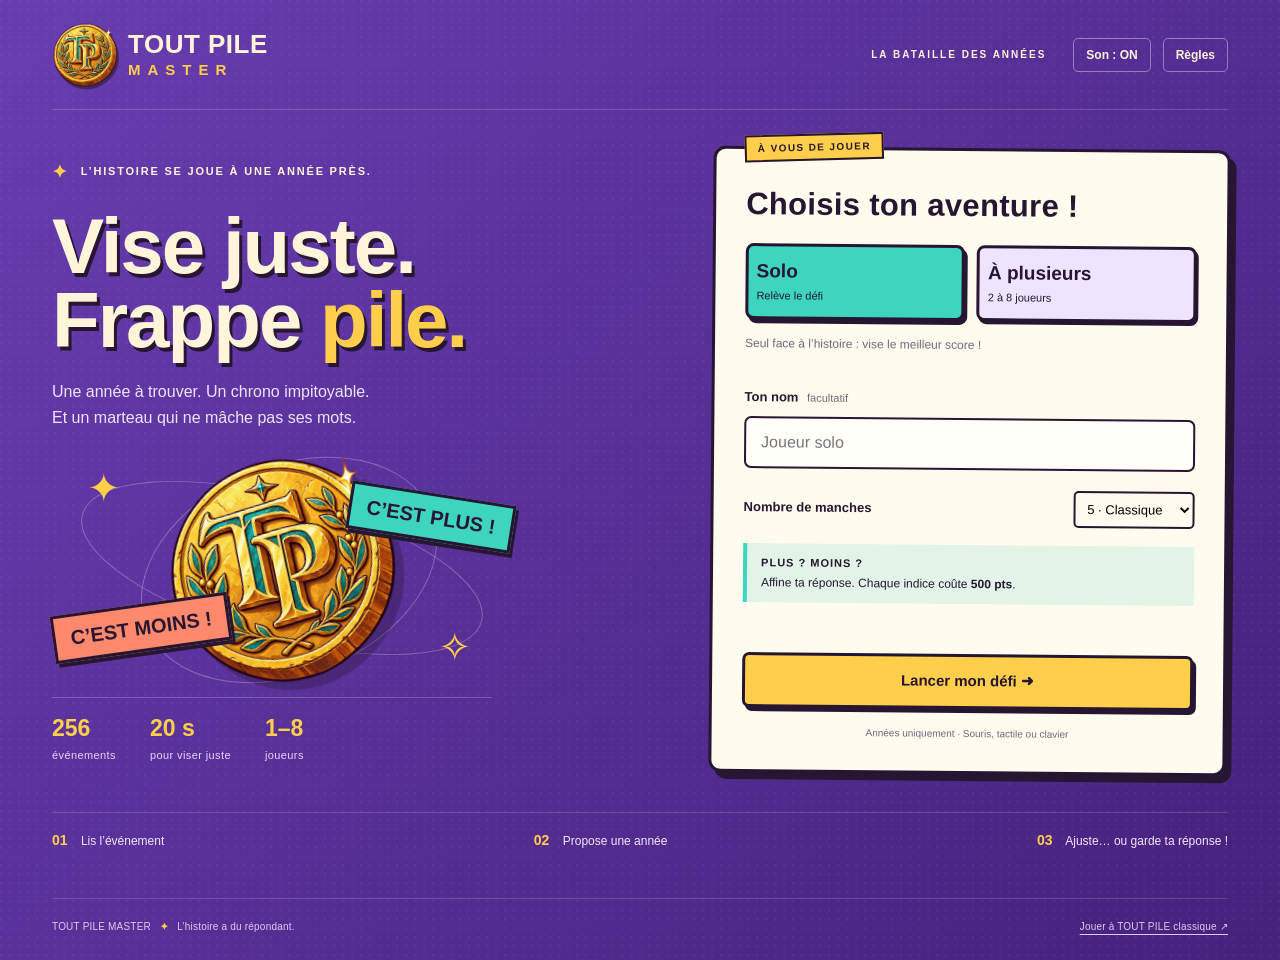
==== commit f32b154a: "MASTER : proposer Solo et À plusieurs dans le menu Conserver les noms lors du changement de mode, va" ====
--- a/tout-pile-master.html
+++ b/tout-pile-master.html
@@ -7,10 +7,10 @@
   <meta name="description" content="TOUT PILE MASTER : 256 événements, 20 secondes et un marteau pour retrouver la bonne année. Un jeu d’histoire à partager en famille.">
   <title>TOUT PILE MASTER — La bataille des années</title>
   <link rel="icon" href="master-assets/coin.webp" type="image/webp">
-  <link rel="stylesheet" href="master-assets/master.css">
+  <link rel="stylesheet" href="master-assets/master.css?v=3">
   <script src="master-assets/events.js" defer></script>
   <script src="master-assets/rules.js?v=2" defer></script>
-  <script src="master-assets/game.js?v=2" defer></script>
+  <script src="master-assets/game.js?v=3" defer></script>
 </head>
 <body>
 <div class="page-shell">
@@ -31,11 +31,16 @@
       </div>
       <div class="setup-card panel">
         <span class="panel-tab">À VOUS DE JOUER</span>
-        <h2>La troupe est prête ?</h2>
-        <p>Un même écran, chacun son tour.</p>
-        <label for="players">Les joueurs <span>un nom par ligne</span></label>
+        <h2>Choisis ton aventure !</h2>
+        <div class="play-mode-picker" role="group" aria-label="Mode de jeu">
+          <button id="mode-solo" type="button" aria-pressed="true"><strong>Solo</strong><span>Relève le défi</span></button>
+          <button id="mode-multi" type="button" aria-pressed="false"><strong>À plusieurs</strong><span>2 à 8 joueurs</span></button>
+        </div>
+        <p id="mode-description" class="mode-description">Seul face à l’histoire : vise le meilleur score !</p>
+        <div id="solo-fields"><label for="solo-name">Ton nom <span>facultatif</span></label><input id="solo-name" type="text" maxlength="40" placeholder="Joueur solo" autocomplete="nickname"></div>
+        <div id="multi-fields" hidden><label for="players">Les joueurs <span>un nom par ligne</span></label>
         <textarea id="players" rows="4" maxlength="180" spellcheck="false">Joueur 1
-Joueur 2</textarea>
+Joueur 2</textarea></div>
         <div class="setup-row"><label for="round-count">Nombre de manches</label><select id="round-count"><option value="3">3 · Express</option><option value="5" selected>5 · Classique</option><option value="8">8 · Épique</option><option value="12">12 · Marathon</option></select></div>
         <div class="rule-strip"><b>PLUS ? MOINS ?</b><span>Affine ta réponse. Chaque indice coûte <strong>500 pts</strong>.</span></div>
         <p id="setup-error" class="error" role="alert"></p>
@@ -47,7 +52,7 @@
   </section>
 
   <section id="ready" class="screen centered" hidden>
-    <div class="panel ready-card"><span id="ready-progress" class="eyebrow"></span><img class="ready-coin" src="master-assets/coin.webp" alt="" width="130" height="130"><h1 id="ready-name" class="medium-title" tabindex="-1"></h1><p>Les autres joueurs détournent le regard.<br>Le même événement attend toute la troupe.</p><div class="ready-rule"><strong>20 secondes</strong><span>Le chrono démarre après l’arrivée de la question.</span></div><button id="launch" class="primary big">Je suis prêt·e ! <span>➜</span></button></div>
+    <div class="panel ready-card"><span id="ready-progress" class="eyebrow"></span><img class="ready-coin" src="master-assets/coin.webp" alt="" width="130" height="130"><h1 id="ready-name" class="medium-title" tabindex="-1"></h1><p id="ready-instructions"></p><div class="ready-rule"><strong>20 secondes</strong><span>Le chrono démarre après l’arrivée de la question.</span></div><button id="launch" class="primary big">Je suis prêt·e ! <span>➜</span></button></div>
   </section>
 
   <section id="game" class="screen" hidden>
@@ -81,7 +86,7 @@
   </section>
 
   <section id="tally" class="screen centered" hidden>
-    <div class="panel tally-panel"><span id="tally-kicker" class="eyebrow"></span><h1 id="tally-title" class="medium-title" tabindex="-1"></h1><p id="tally-description"></p><div class="receipt"><div class="receipt-row"><span>Points du chrono <small id="elapsed-detail"></small></span><strong id="tally-time" class="digital">0</strong></div><div class="receipt-row"><span>Briques utilisées <small id="bricks-detail"></small></span><strong id="tally-bricks" class="digital negative">0</strong></div><div class="receipt-row"><span>Bonus de proximité <small id="gap-detail"></small></span><strong id="tally-gap" class="digital">0</strong></div><div class="receipt-row"><span>Bonus TOUT PILE !</span><strong id="tally-exact" class="digital">0</strong></div><div class="receipt-total"><span>SCORE DE LA MANCHE</span><strong id="tally-total" class="digital">0</strong><small>POINTS</small></div></div><button id="tally-next" class="primary big">Continuer <span>➜</span></button><p class="quiet">Garde ce résultat pour toi jusqu’à la fin de la manche.</p></div>
+    <div class="panel tally-panel"><span id="tally-kicker" class="eyebrow"></span><h1 id="tally-title" class="medium-title" tabindex="-1"></h1><p id="tally-description"></p><div class="receipt"><div class="receipt-row"><span>Points du chrono <small id="elapsed-detail"></small></span><strong id="tally-time" class="digital">0</strong></div><div class="receipt-row"><span>Briques utilisées <small id="bricks-detail"></small></span><strong id="tally-bricks" class="digital negative">0</strong></div><div class="receipt-row"><span>Bonus de proximité <small id="gap-detail"></small></span><strong id="tally-gap" class="digital">0</strong></div><div class="receipt-row"><span>Bonus TOUT PILE !</span><strong id="tally-exact" class="digital">0</strong></div><div class="receipt-total"><span>SCORE DE LA MANCHE</span><strong id="tally-total" class="digital">0</strong><small>POINTS</small></div></div><button id="tally-next" class="primary big">Continuer <span>➜</span></button><p id="tally-privacy" class="quiet">Garde ce résultat pour toi jusqu’à la fin de la manche.</p></div>
   </section>
 
   <section id="round-result" class="screen" hidden>
@@ -89,13 +94,13 @@
   </section>
 
   <section id="final" class="screen centered" hidden>
-    <div class="panel final-panel"><img src="master-assets/coin.webp" class="winner-coin" width="140" height="140" alt="Pièce d’or TOUT PILE"><span class="eyebrow">LA TROUPE A ÉCRIT L’HISTOIRE</span><h1 id="final-title" class="medium-title" tabindex="-1"></h1><div id="leaderboard" class="leaderboard"></div><button id="again" class="primary big">Une revanche ? <span>↻</span></button></div>
+    <div class="panel final-panel"><img src="master-assets/coin.webp" class="winner-coin" width="140" height="140" alt="Pièce d’or TOUT PILE"><span id="final-kicker" class="eyebrow">LA TROUPE A ÉCRIT L’HISTOIRE</span><h1 id="final-title" class="medium-title" tabindex="-1"></h1><div id="leaderboard" class="leaderboard"></div><button id="again" class="primary big">Une revanche ? <span>↻</span></button></div>
   </section>
   </main>
   <footer><span>TOUT PILE MASTER <b>✦</b> L’histoire a du répondant.</span><a href="index.html">Jouer à TOUT PILE classique ↗</a></footer>
 </div>
 <div id="celebration" class="celebration" hidden aria-hidden="true"><div class="burst"></div><div class="celebration-text">TOUT<br><em>PILE !</em><small>+ 5 000 POINTS</small></div></div>
-<dialog id="rules-dialog" aria-labelledby="rules-heading"><button id="close-rules" class="dialog-close" aria-label="Fermer les règles">×</button><span class="eyebrow">LE PETIT MANUEL DU MASTER</span><h2 id="rules-heading">Une année. Plusieurs chances.</h2><p>Après l’arrivée de l’événement, tu as <b>20 secondes</b> pour saisir une année. Valide pour recevoir un indice : <b>PLUS</b> signifie plus tard dans l’histoire, <b>MOINS</b> signifie plus tôt.</p><p>Chaque mauvaise proposition crée une brique et coûte <b>500 points</b>. Ta <b>dernière proposition</b> remplace la précédente, même si elle est moins bonne. Tu peux cliquer sur « Garder ma réponse » pour terminer.</p><ul><li><b>Chrono :</b> de 20 000 à 5 000 points, avec une chute rapide au début, puis plus douce (environ 11 328 à 5 s et 6 875 à 10 s). La valeur retenue est celle de ta dernière validation.</li><li><b>Briques :</b> −500 points par mauvaise proposition, y compris la première.</li><li><b>Proximité :</b> pour 1 à 10 ans d’écart, 5 000 − 500 × écart. Au-delà : 0.</li><li><b>Tout pile :</b> +5 000 points à la place du bonus de proximité ; la manche s’arrête immédiatement pour toi.</li></ul><p>Sans réponse, le score est nul. Le total ne descend pas sous zéro. Les années avant J.-C. sont négatives pour le calcul d’écart ; l’année zéro n’est pas proposée. Les dates approximatives visent une année de référence.</p><p>Les joueurs répondent chacun leur tour sur le même appareil. Les autres détournent le regard ; les scores et la bonne réponse sont partagés en fin de manche.</p></dialog>
+<dialog id="rules-dialog" aria-labelledby="rules-heading"><button id="close-rules" class="dialog-close" aria-label="Fermer les règles">×</button><span class="eyebrow">LE PETIT MANUEL DU MASTER</span><h2 id="rules-heading">Une année. Plusieurs chances.</h2><p>Après l’arrivée de l’événement, tu as <b>20 secondes</b> pour saisir une année. Valide pour recevoir un indice : <b>PLUS</b> signifie plus tard dans l’histoire, <b>MOINS</b> signifie plus tôt.</p><p>Chaque mauvaise proposition crée une brique et coûte <b>500 points</b>. Ta <b>dernière proposition</b> remplace la précédente, même si elle est moins bonne. Tu peux cliquer sur « Garder ma réponse » pour terminer.</p><ul><li><b>Chrono :</b> de 20 000 à 5 000 points, avec une chute rapide au début, puis plus douce (environ 11 328 à 5 s et 6 875 à 10 s). La valeur retenue est celle de ta dernière validation.</li><li><b>Briques :</b> −500 points par mauvaise proposition, y compris la première.</li><li><b>Proximité :</b> pour 1 à 10 ans d’écart, 5 000 − 500 × écart. Au-delà : 0.</li><li><b>Tout pile :</b> +5 000 points à la place du bonus de proximité ; la manche s’arrête immédiatement pour toi.</li></ul><p>Sans réponse, le score est nul. Le total ne descend pas sous zéro. Les années avant J.-C. sont négatives pour le calcul d’écart ; l’année zéro n’est pas proposée. Les dates approximatives visent une année de référence.</p><p>En solo, joue seul pour réaliser le meilleur score. À plusieurs (2 à 8), les joueurs répondent chacun leur tour sur le même appareil. Les autres détournent le regard ; les scores et la bonne réponse sont partagés en fin de manche.</p></dialog>
 <noscript><p class="panel">Active JavaScript pour jouer à TOUT PILE MASTER.</p></noscript>
 </body>
 </html>
--- a/master-assets/master.css
+++ b/master-assets/master.css
@@ -15,3 +15,6 @@
 @media(max-width:390px){.intro h1{font-size:60px}.hero-art{width:150px;right:-5px}.hero-art img{width:130px;height:130px}.hero-art .comic-tag{font-size:10px}.intro>.eyebrow{font-size:8px}.setup-card{padding:22px 19px}.setup-row{align-items:flex-start;flex-direction:column}select{max-width:100%;width:100%}.story-panel{padding:12px}.score-meter{min-width:145px}.guess-arena{grid-template-columns:53px minmax(0,1fr) 53px}#submitted-year{font-size:50px}.brick{font-size:10px}.header-actions{gap:5px}.brand{font-size:18px}.brand small{font-size:10px;letter-spacing:5px}.brand img{width:43px;height:43px}.small-button{padding:6px}}
 @media(max-width:720px){.in-game .masthead{height:65px}.in-game main{padding-top:15px}.in-game footer{display:none}.in-game .game-topline{margin-bottom:10px}.in-game .game-topline h2{font-size:20px;margin-top:3px}.in-game .arena{gap:13px}.in-game .instruments{height:83px;max-width:300px}.in-game .stopwatch{width:96px;height:96px}.in-game .watch-face strong{font-size:22px}.in-game .watch-face span{font-size:6px;margin-top:2px}.in-game .score-meter{padding:5px 13px;min-width:144px}.in-game .score-meter strong{font-size:28px}.in-game .score-meter>span{font-size:8px}.in-game .score-meter small{font-size:8px}.in-game .event-card{min-height:85px;padding:10px 13px}.in-game .event-card h2{font-size:16px}.in-game .event-card small{font-size:9px;margin-top:3px}.in-game .guess-arena{min-height:112px;margin-top:10px}.in-game .bricks{max-height:90px}.in-game .brick{padding:3px 2px;font-size:10px}.in-game .brick-tower{padding-bottom:5px}.in-game #submitted-year{font-size:43px;line-height:1}.in-game #feedback{min-height:25px;font-size:10px}.in-game #feedback.hint{font-size:22px}.in-game .hammer{width:90px;height:110px;top:-40px}.in-game .impact{top:15px}.in-game .story-bottom{padding-top:7px}.in-game .keypad-panel{display:grid;grid-template-columns:minmax(0,1fr) minmax(0,1fr);gap:8px 12px;padding:13px}.in-game .keypad-heading{display:none}.in-game .year-display{grid-column:1;grid-row:1;padding:8px 2px}.in-game .year-display>span{font-size:6px;letter-spacing:.8px}.in-game .year-display output{font-size:31px;min-height:37px;letter-spacing:2px}.in-game .year-display>small{font-size:8px}.in-game .era-picker{grid-column:1;grid-row:2;margin:0;gap:4px}.in-game .era-picker button{font-size:8px;min-height:29px;padding:4px 1px}.in-game .keys{grid-column:2;grid-row:1/4;gap:7px;margin:0}.in-game .keys button{height:36px;font-size:22px}.in-game .keys button.utility{font-size:18px}.in-game #submit{grid-column:1;grid-row:3;font-size:11px;min-height:40px;padding:7px 4px;gap:0}.in-game #submit span{margin-left:5px}.in-game #keep{grid-column:1/3;margin:0;min-height:33px;padding:6px;font-size:10px}.in-game .input-status{grid-column:1/3;margin:0;font-size:10px;min-height:13px}}
 @media(prefers-reduced-motion:reduce){*,*::before,*::after{animation-duration:.01ms!important;animation-iteration-count:1!important;transition-duration:.01ms!important;scroll-behavior:auto!important}.confetti,.burst{display:none}.event-card.entering{opacity:1;transform:none}.celebration-text{opacity:1;scale:1}.brick{translate:0 0}}
+
+/* Menu : choix solo / multijoueur. */
+.play-mode-picker{display:grid;grid-template-columns:1fr 1fr;gap:12px;margin:22px 0 15px}.play-mode-picker button{border:var(--line);border-radius:8px;background:#eee4fd;padding:13px 8px;text-align:left;box-shadow:2px 3px 0 var(--ink)}.play-mode-picker strong{display:block;font-size:19px;line-height:1.25}.play-mode-picker span{display:block;font-size:11px;margin-top:4px}.play-mode-picker button[aria-pressed=true]{background:var(--teal);box-shadow:3px 4px 0 var(--ink)}.play-mode-picker button[aria-pressed=false]:hover{background:#e2d1f8}.setup-card>.mode-description{font-size:12px;margin-bottom:17px;min-height:36px}#solo-name{font:inherit;width:100%;border:2px solid var(--ink);border-radius:7px;background:#fffef8;padding:12px 15px;margin:9px 0 20px;min-height:48px;color:var(--ink)}#solo-name:focus-visible{outline:3px solid #ee8d2d;outline-offset:4px}
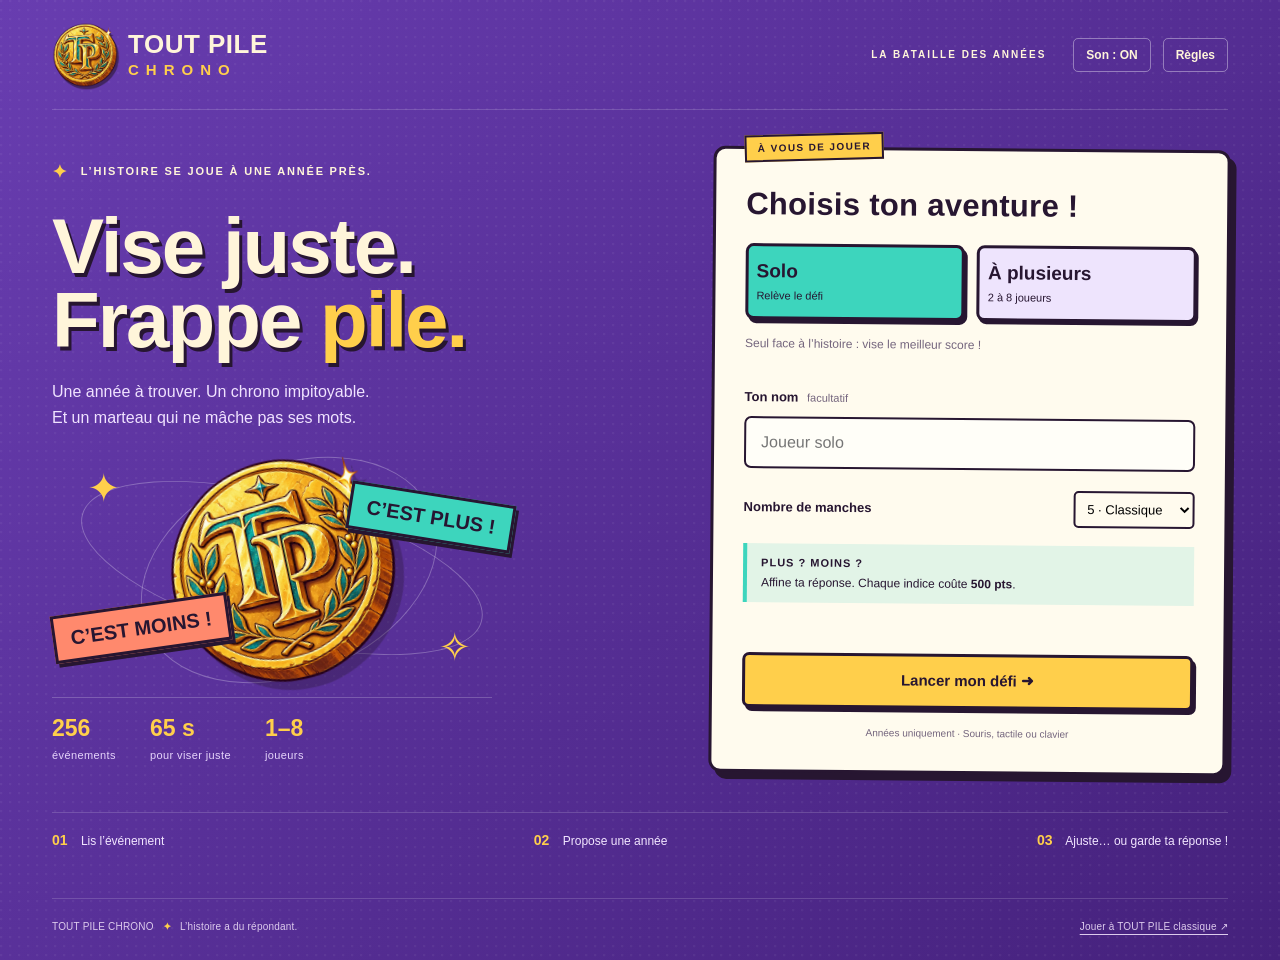
==== commit 37902407: "Tout Pile Chrono : décompte régulier, pauses de proximité et briques écrasées" ====
--- a/tout-pile-master.html
+++ b/tout-pile-master.html
@@ -4,18 +4,18 @@
   <meta charset="utf-8">
   <meta name="viewport" content="width=device-width,initial-scale=1">
   <meta name="theme-color" content="#542b9c">
-  <meta name="description" content="TOUT PILE MASTER : 256 événements, 20 secondes et un marteau pour retrouver la bonne année. Un jeu d’histoire à partager en famille.">
-  <title>TOUT PILE MASTER — La bataille des années</title>
+  <meta name="description" content="TOUT PILE CHRONO : 256 événements, 65 secondes et un marteau pour retrouver la bonne année. Un jeu d’histoire à partager en famille.">
+  <title>TOUT PILE CHRONO — La bataille des années</title>
   <link rel="icon" href="master-assets/coin.webp" type="image/webp">
-  <link rel="stylesheet" href="master-assets/master.css?v=3">
+  <link rel="stylesheet" href="master-assets/master.css?v=4">
   <script src="master-assets/events.js" defer></script>
-  <script src="master-assets/rules.js?v=2" defer></script>
-  <script src="master-assets/game.js?v=3" defer></script>
+  <script src="master-assets/rules.js?v=4" defer></script>
+  <script src="master-assets/game.js?v=4" defer></script>
 </head>
 <body>
 <div class="page-shell">
   <header class="masthead">
-    <a class="brand" href="tout-pile-master.html" aria-label="TOUT PILE MASTER, accueil"><img src="master-assets/coin.webp" width="66" height="66" alt=""><span>TOUT PILE<small>MASTER</small></span></a>
+    <a class="brand" href="tout-pile-master.html" aria-label="TOUT PILE CHRONO, accueil"><img src="master-assets/coin.webp" width="66" height="66" alt=""><span>TOUT PILE<small>CHRONO</small></span></a>
     <div class="header-actions"><span class="edition">LA BATAILLE DES ANNÉES</span><button id="sound" class="small-button" aria-pressed="true" title="Désactiver les effets sonores">Son : ON</button><button id="help" class="small-button">Règles</button></div>
   </header>
 
@@ -27,7 +27,7 @@
         <h1>Vise juste.<br>Frappe <em>pile.</em></h1>
         <p class="lead">Une année à trouver. Un chrono impitoyable.<br>Et un marteau qui ne mâche pas ses mots.</p>
         <div class="hero-art" aria-hidden="true"><span class="orbit orbit-one"></span><span class="orbit orbit-two"></span><img src="master-assets/coin.webp" alt="" width="260" height="260"><span class="comic-tag plus-tag">C’EST PLUS !</span><span class="comic-tag minus-tag">C’EST MOINS !</span><span class="spark spark-one">✦</span><span class="spark spark-two">✧</span></div>
-        <div class="facts"><div><strong>256</strong><span>événements</span></div><div><strong>20 s</strong><span>pour viser juste</span></div><div><strong>1–8</strong><span>joueurs</span></div></div>
+        <div class="facts"><div><strong>256</strong><span>événements</span></div><div><strong>65 s</strong><span>pour viser juste</span></div><div><strong>1–8</strong><span>joueurs</span></div></div>
       </div>
       <div class="setup-card panel">
         <span class="panel-tab">À VOUS DE JOUER</span>
@@ -52,7 +52,7 @@
   </section>
 
   <section id="ready" class="screen centered" hidden>
-    <div class="panel ready-card"><span id="ready-progress" class="eyebrow"></span><img class="ready-coin" src="master-assets/coin.webp" alt="" width="130" height="130"><h1 id="ready-name" class="medium-title" tabindex="-1"></h1><p id="ready-instructions"></p><div class="ready-rule"><strong>20 secondes</strong><span>Le chrono démarre après l’arrivée de la question.</span></div><button id="launch" class="primary big">Je suis prêt·e ! <span>➜</span></button></div>
+    <div class="panel ready-card"><span id="ready-progress" class="eyebrow"></span><img class="ready-coin" src="master-assets/coin.webp" alt="" width="130" height="130"><h1 id="ready-name" class="medium-title" tabindex="-1"></h1><p id="ready-instructions"></p><div class="ready-rule"><strong>65 secondes + bonus</strong><span>Le chrono démarre après l’arrivée de la question.</span></div><button id="launch" class="primary big">Je suis prêt·e ! <span>➜</span></button></div>
   </section>
 
   <section id="game" class="screen" hidden>
@@ -60,17 +60,17 @@
     <div class="arena">
       <div class="story-panel panel">
         <div class="instruments">
-          <div class="score-meter"><span>POINTS DU CHRONO</span><strong id="live-points" class="digital">20 000</strong><small>20 000 → 5 000</small></div>
-          <div class="stopwatch" id="watch"><img src="master-assets/stopwatch.webp" alt="" width="180" height="180"><div class="watch-face"><strong id="time" role="timer" aria-label="Temps restant">20.0</strong><span>SECONDES</span></div></div>
+          <div class="score-meter"><span>POINTS DU CHRONO</span><strong id="live-points" class="digital">20 000</strong><small>20 000 → 2 000</small></div>
+          <div class="stopwatch" id="watch"><img src="master-assets/stopwatch.webp" alt="" width="180" height="180"><div class="watch-face"><strong id="time" role="timer" aria-label="Temps restant">65.0</strong><span>SECONDES</span></div></div>
         </div>
-        <div class="time-track" role="progressbar" id="time-progress" aria-label="Temps écoulé" aria-valuemin="0" aria-valuemax="20" aria-valuenow="0"><div id="time-fill"></div></div>
+        <div class="time-track" role="progressbar" id="time-progress" aria-label="Temps écoulé" aria-valuemin="0" aria-valuemax="65" aria-valuenow="0"><div id="time-fill"></div></div>
         <div id="event-card" class="event-card"><span class="event-label">EN QUELLE ANNÉE…</span><h2 id="event-title"></h2><small id="approx-note" hidden>Événement daté approximativement : vise l’année de référence.</small></div>
         <div class="guess-arena" id="guess-arena">
-          <div class="brick-tower minus-tower"><span>− MOINS</span><div id="minus-bricks" class="bricks"></div></div>
+          <div class="brick-tower minus-tower"><span>− MOINS</span><strong id="minus-count" class="side-count">− : 0</strong><div id="minus-bricks" class="bricks"></div></div>
           <div class="guess-center"><span id="guess-label" class="eyebrow">À TOI DE VISER</span><div id="submitted-year">?</div><div id="feedback" role="status" aria-live="polite">L’histoire attend ta réponse.</div><div class="hammer" id="hammer" aria-hidden="true"><svg viewBox="0 0 180 200"><path d="M88 62L113 73 65 191Q57 202 44 193L38 184Z" fill="#be7942" stroke="#241531" stroke-width="7"/><path d="M67 115L86 124M57 141L76 150M47 168L65 177" stroke="#713b2c" stroke-width="6"/><path d="M31 18Q30 9 43 11L155 47 141 99 23 61Z" fill="#ffcf4b" stroke="#241531" stroke-width="7"/><path d="M31 18L23 61 47 70 59 25Z" fill="#f97b59" stroke="#241531" stroke-width="6"/><path d="M133 41L120 92 141 99 155 47Z" fill="#29c7b5" stroke="#241531" stroke-width="6"/><path d="M65 28L124 47" stroke="#fff5c5" stroke-width="7" stroke-linecap="round"/></svg></div><div id="impact" class="impact" aria-hidden="true">PAF !</div></div>
-          <div class="brick-tower plus-tower"><span>+ PLUS</span><div id="plus-bricks" class="bricks"></div></div>
+          <div class="brick-tower plus-tower"><span>+ PLUS</span><strong id="plus-count" class="side-count">+ : 0</strong><div id="plus-bricks" class="bricks"></div></div>
         </div>
-        <div class="story-bottom"><span id="brick-cost">0 brique · 0 pt</span><span id="saved-time">Aucune réponse enregistrée</span></div>
+        <div id="pause-status" class="pause-status" role="status"></div><div id="bonus-status" class="bonus-status" role="status" aria-live="polite"></div><div class="story-bottom"><span id="brick-cost">0 brique · 0 pt</span><span id="saved-time">Aucune réponse enregistrée</span></div>
       </div>
       <div class="keypad-panel panel">
         <div class="keypad-heading"><span class="panel-tab">TON ANNÉE</span><span class="keyboard-icon" aria-hidden="true">⌨</span></div>
@@ -97,10 +97,10 @@
     <div class="panel final-panel"><img src="master-assets/coin.webp" class="winner-coin" width="140" height="140" alt="Pièce d’or TOUT PILE"><span id="final-kicker" class="eyebrow">LA TROUPE A ÉCRIT L’HISTOIRE</span><h1 id="final-title" class="medium-title" tabindex="-1"></h1><div id="leaderboard" class="leaderboard"></div><button id="again" class="primary big">Une revanche ? <span>↻</span></button></div>
   </section>
   </main>
-  <footer><span>TOUT PILE MASTER <b>✦</b> L’histoire a du répondant.</span><a href="index.html">Jouer à TOUT PILE classique ↗</a></footer>
+  <footer><span>TOUT PILE CHRONO <b>✦</b> L’histoire a du répondant.</span><a href="index.html">Jouer à TOUT PILE classique ↗</a></footer>
 </div>
-<div id="celebration" class="celebration" hidden aria-hidden="true"><div class="burst"></div><div class="celebration-text">TOUT<br><em>PILE !</em><small>+ 5 000 POINTS</small></div></div>
-<dialog id="rules-dialog" aria-labelledby="rules-heading"><button id="close-rules" class="dialog-close" aria-label="Fermer les règles">×</button><span class="eyebrow">LE PETIT MANUEL DU MASTER</span><h2 id="rules-heading">Une année. Plusieurs chances.</h2><p>Après l’arrivée de l’événement, tu as <b>20 secondes</b> pour saisir une année. Valide pour recevoir un indice : <b>PLUS</b> signifie plus tard dans l’histoire, <b>MOINS</b> signifie plus tôt.</p><p>Chaque mauvaise proposition crée une brique et coûte <b>500 points</b>. Ta <b>dernière proposition</b> remplace la précédente, même si elle est moins bonne. Tu peux cliquer sur « Garder ma réponse » pour terminer.</p><ul><li><b>Chrono :</b> de 20 000 à 5 000 points, avec une chute rapide au début, puis plus douce (environ 11 328 à 5 s et 6 875 à 10 s). La valeur retenue est celle de ta dernière validation.</li><li><b>Briques :</b> −500 points par mauvaise proposition, y compris la première.</li><li><b>Proximité :</b> pour 1 à 10 ans d’écart, 5 000 − 500 × écart. Au-delà : 0.</li><li><b>Tout pile :</b> +5 000 points à la place du bonus de proximité ; la manche s’arrête immédiatement pour toi.</li></ul><p>Sans réponse, le score est nul. Le total ne descend pas sous zéro. Les années avant J.-C. sont négatives pour le calcul d’écart ; l’année zéro n’est pas proposée. Les dates approximatives visent une année de référence.</p><p>En solo, joue seul pour réaliser le meilleur score. À plusieurs (2 à 8), les joueurs répondent chacun leur tour sur le même appareil. Les autres détournent le regard ; les scores et la bonne réponse sont partagés en fin de manche.</p></dialog>
-<noscript><p class="panel">Active JavaScript pour jouer à TOUT PILE MASTER.</p></noscript>
+<div id="celebration" class="celebration" hidden aria-hidden="true"><div class="burst"></div><div class="celebration-text">TOUT<br><em>PILE !</em><small>+ 6 000 POINTS</small></div></div>
+<dialog id="rules-dialog" aria-labelledby="rules-heading"><button id="close-rules" class="dialog-close" aria-label="Fermer les règles">×</button><span class="eyebrow">LE PETIT MANUEL DU CHRONO</span><h2 id="rules-heading">Une année. Plusieurs chances.</h2><p>Après l’arrivée de l’événement, tu as <b>65 secondes</b> pour saisir une année. Valide pour recevoir un indice : <b>PLUS</b> signifie plus tard dans l’histoire, <b>MOINS</b> signifie plus tôt.</p><p>Chaque mauvaise proposition crée une brique et coûte <b>500 points</b>. Ta <b>dernière proposition</b> remplace la précédente, même si elle est moins bonne. Tu peux cliquer sur « Garder ma réponse » pour terminer.</p><ul><li><b>Chrono :</b> 5 secondes de lecture sans perte, puis une baisse régulière de 300 points/s, de 20 000 à 2 000 points. La valeur retenue est celle de ta dernière validation.</li><li><b>Pauses bonus :</b> au premier essai à 100 ans ou moins : 3 s ; à 20 ans ou moins : 4 s ; à 5 ans ou moins : 5 s. Les pauses se cumulent, une seule fois par seuil et par tour. Le chrono et les points sont suspendus, tu peux continuer à jouer.</li><li><b>Briques :</b> −500 points par mauvaise proposition, y compris la première.</li><li><b>Proximité :</b> pour 1 à 10 ans d’écart, 5 000 − 500 × écart. Au-delà : 0.</li><li><b>Tout pile :</b> +6 000 points à la place du bonus de proximité ; la manche s’arrête immédiatement pour toi.</li></ul><p>Sans réponse, le score est nul. Le total ne descend pas sous zéro. Les années avant J.-C. sont négatives pour le calcul d’écart ; l’année zéro n’est pas proposée. Les dates approximatives visent une année de référence.</p><p>En solo, joue seul pour réaliser le meilleur score. À plusieurs (2 à 8), les joueurs répondent chacun leur tour sur le même appareil. Les autres détournent le regard ; les scores et la bonne réponse sont partagés en fin de manche.</p></dialog>
+<noscript><p class="panel">Active JavaScript pour jouer à TOUT PILE CHRONO.</p></noscript>
 </body>
 </html>
--- a/master-assets/master.css
+++ b/master-assets/master.css
@@ -18,3 +18,9 @@
 
 /* Menu : choix solo / multijoueur. */
 .play-mode-picker{display:grid;grid-template-columns:1fr 1fr;gap:12px;margin:22px 0 15px}.play-mode-picker button{border:var(--line);border-radius:8px;background:#eee4fd;padding:13px 8px;text-align:left;box-shadow:2px 3px 0 var(--ink)}.play-mode-picker strong{display:block;font-size:19px;line-height:1.25}.play-mode-picker span{display:block;font-size:11px;margin-top:4px}.play-mode-picker button[aria-pressed=true]{background:var(--teal);box-shadow:3px 4px 0 var(--ink)}.play-mode-picker button[aria-pressed=false]:hover{background:#e2d1f8}.setup-card>.mode-description{font-size:12px;margin-bottom:17px;min-height:36px}#solo-name{font:inherit;width:100%;border:2px solid var(--ink);border-radius:7px;background:#fffef8;padding:12px 15px;margin:9px 0 20px;min-height:48px;color:var(--ink)}#solo-name:focus-visible{outline:3px solid #ee8d2d;outline-offset:4px}
+
+/* One dated brick per side, with a brief crush on replacement. */
+.brick-tower{min-width:0;overflow:hidden}.brick-tower .bricks{position:relative;display:block;height:100px;overflow:hidden;padding:8px 4px}.brick-tower .brick{position:absolute;top:10px;left:4px;right:4px;width:auto;margin:0;transform:none;animation:chrono-brick .24s ease-out}.brick-tower .brick.crushed{animation:chrono-crush .24s ease-in forwards;pointer-events:none}.side-count{display:block;font-size:18px;margin:5px 0}.pause-status,.bonus-status{text-align:center;font-size:12px;min-height:20px;padding:3px 8px}.bonus-status{font-weight:bold;color:var(--ink)}
+@keyframes chrono-crush{to{transform:translateY(40px) scaleY(.08);opacity:0}}
+@keyframes chrono-brick{from{transform:translateY(-45px)}to{transform:translateY(0)}}
+@media(prefers-reduced-motion:reduce){.brick-tower .brick,.brick-tower .brick.crushed{animation:none}}
